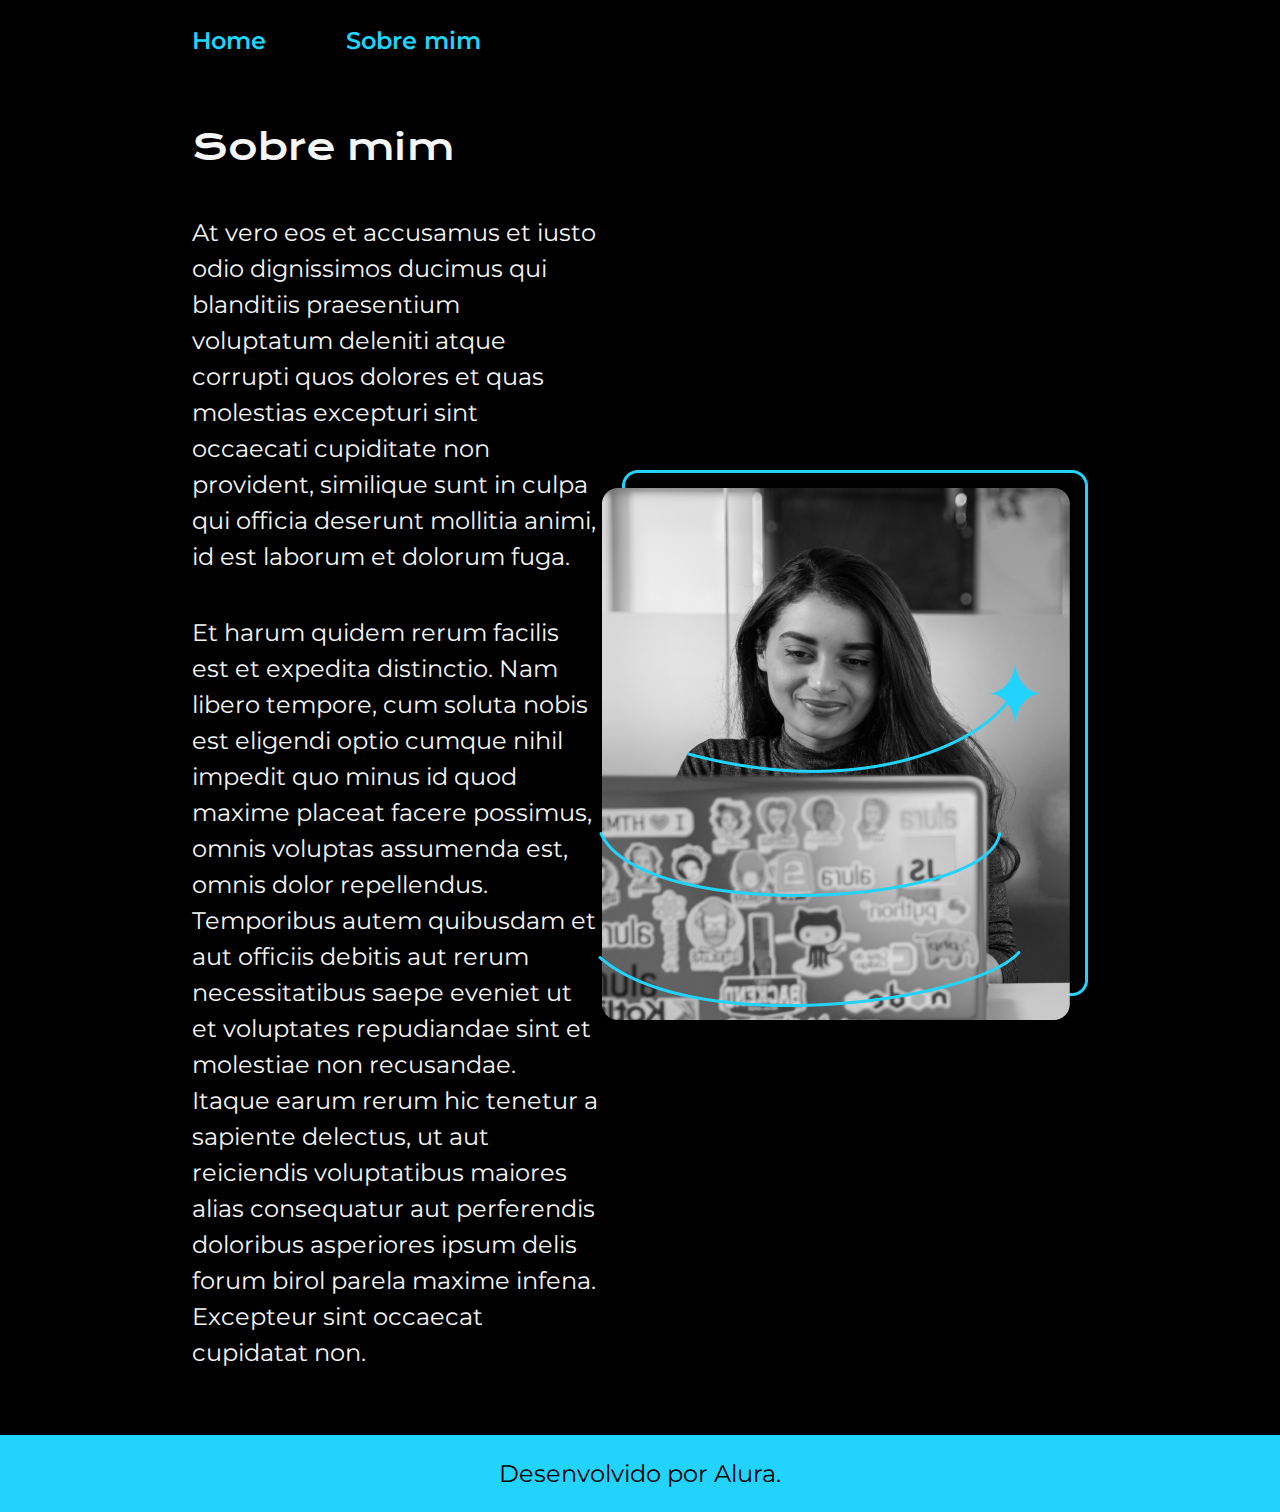
==== about.html @ 39bb0334 ":sparkles: feat: Novo design e pagina "Sobre mim"" ====
<!DOCTYPE html>
<html lang="pt-br">
<head>
    <meta charset="UTF-8">
    <meta http-equiv="X-UA-Compatible" content="ie=edge">
    <meta name="viewport" content="width=device-width, initial-scale=1.0">
    <link rel="stylesheet" href="styles/style.css" />
    <title>Sobre mim </title>
<body>
    <header class="cabecalho">
        <nav class="cabecalho__menu">
          <a class="cabecalho__menu__link" href="index.html" >Home</a>
          <a class="cabecalho__menu__link" href="about.html" >Sobre mim</a>
        </nav>
      </header>
      <main class="apresentacao">
        <section class="apresentacao__conteudo">
            <h1 class="apresentacao__conteudo__titulo">Sobre mim</h1>
            <p class="apresentacao__conteudo__texto">At vero eos et accusamus et iusto odio dignissimos ducimus qui blanditiis praesentium voluptatum deleniti atque corrupti quos dolores et quas molestias excepturi sint occaecati cupiditate non provident, similique sunt in culpa qui officia deserunt mollitia animi, id est laborum et dolorum fuga. </p>
            <p class="apresentacao__conteudo__texto"> Et harum quidem rerum facilis est et expedita distinctio. Nam libero tempore, cum soluta nobis est eligendi optio cumque nihil impedit quo minus id quod maxime placeat facere possimus, omnis voluptas assumenda est, omnis dolor repellendus. Temporibus autem quibusdam et aut officiis debitis aut rerum necessitatibus saepe eveniet ut et voluptates repudiandae sint et molestiae non recusandae. Itaque earum rerum hic tenetur a sapiente delectus, ut aut reiciendis voluptatibus maiores alias consequatur aut perferendis doloribus asperiores ipsum delis forum birol parela maxime infena. Excepteur sint occaecat cupidatat non.</p>
        </section>
        <img
        src="assets/img-profile.png"
        alt="Foto da Joana Santos programando"
      />
      </main>
    <footer class="rodape">
        <p>Desenvolvido por Alura.</p>
      </footer>
</body>
</html>
---- styles/style.css ----
@import url("https://fonts.googleapis.com/css2?family=Krona+One&family=Montserrat:wght@400;600&display=swap");

:root {
  --blue: #22d4fd;
  --white: #f6f6f6;
  --black: #000;
  --bright-black: #272727;

  --main-font: "Krona One", sans-serif;
  --secondary-font: "Montserrat", sans-serif;
}

* {
  margin: 0;
  padding: 0;
}

body {
  box-sizing: border-box;
  background: var(--black);
  color: var(--white);
}

.cabecalho {
  padding: 2% 0 0 15%;
}

.cabecalho__menu {
  display: flex;
  gap: 80px;
}
.cabecalho__menu__link {
  font-family: var(--secondary-font);
  font-size: 24px;
  font-weight: 600;
  color: var(--blue);
  text-decoration: none;
}

.apresentacao {
  padding: 5% 15%;
  display: flex;
  align-items: center;
  justify-content: space-between;
}

.apresentacao__conteudo {
  width: 615px;
  display: flex;
  flex-direction: column;
  gap: 40px;
}

.apresentacao__conteudo__titulo {
  font-family: var(--main-font);
  font-size: 36px;
  font-weight: 400;
  line-height: 56px;
}

.titulo-destaque {
  color: var(--blue);
}

.apresentacao__conteudo__texto {
  font-family: var(--secondary-font);
  font-size: 24px;
  font-weight: 400;
  line-height: 36px;
}

.apresentacao__conteudo__tecnologias:hover {
  background-color: var(--blue);
  transition: 1.5s;
  font-size: 110%;
  font-weight: 800;
}

.apresentacao__links {
  display: flex;
  flex-direction: column;
  justify-content: space-between;
  align-items: center;
  gap: 32px;
}

.apresentacao__links__subtitulo {
  font-family: var(--main-font);
  font-weight: 400;
  font-size: 24px;
}

.apresentacao__links__link {
  display: flex;
  justify-content: center;
  gap: 16px;
  text-decoration: none;
  color: var(--white);
  border: 2px solid var(--blue);
  width: 280px;
  text-align: center;
  border-radius: 8px;
  font-size: 24px;
  font-weight: 600;
  padding: 21.5px 0;
  text-decoration: none;
  font-family: var(--secondary-font);
}

.apresentacao__links__link:hover {
  background-color: var(--bright-black);
}

.rodape {
  background-color: var(--blue);
  color: var(--black);
  padding: 24px;
  text-align: center;
  font-family: var(--secondary-font);
  font-size: 24px;
  font-weight: 400;
}
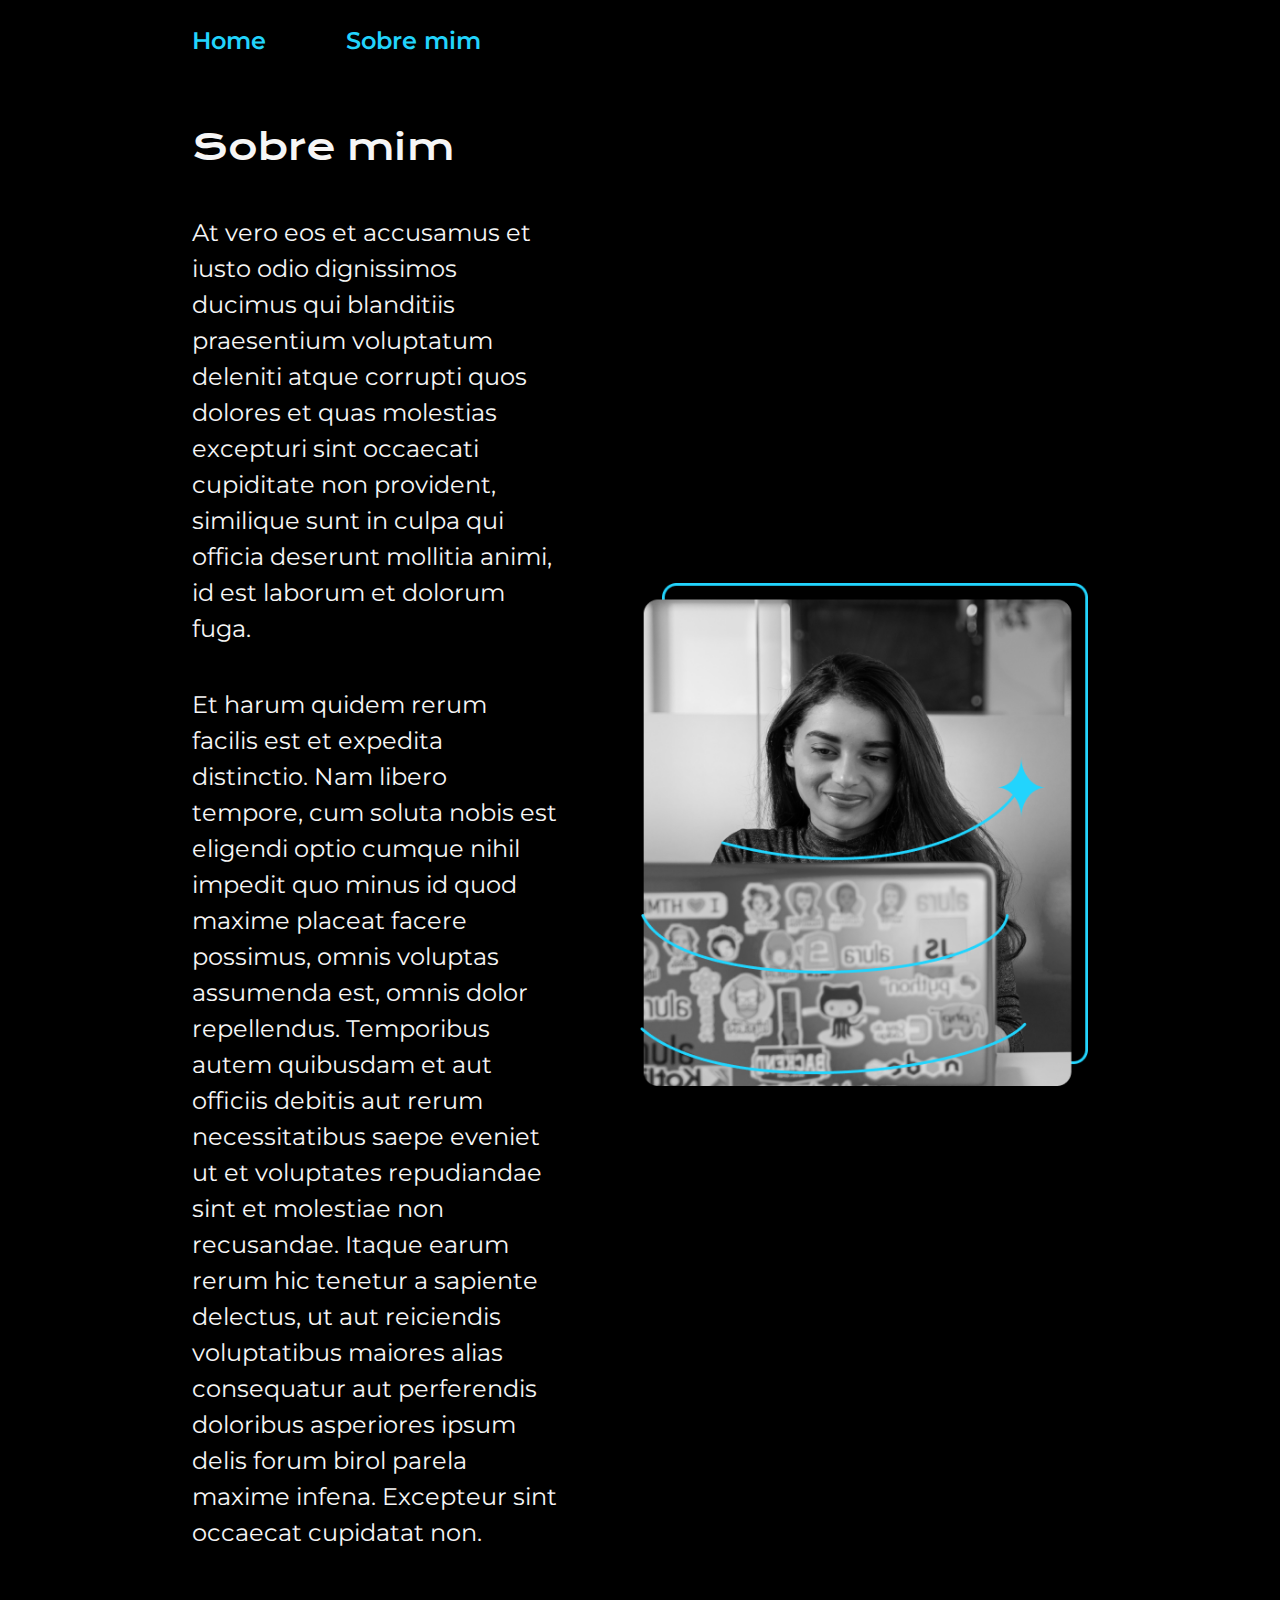
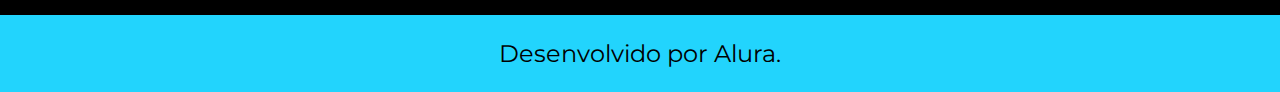
==== commit 50743010: ":sparkles: feat: Add introdução a responsividade" ====
--- a/about.html
+++ b/about.html
@@ -20,6 +20,7 @@
             <p class="apresentacao__conteudo__texto"> Et harum quidem rerum facilis est et expedita distinctio. Nam libero tempore, cum soluta nobis est eligendi optio cumque nihil impedit quo minus id quod maxime placeat facere possimus, omnis voluptas assumenda est, omnis dolor repellendus. Temporibus autem quibusdam et aut officiis debitis aut rerum necessitatibus saepe eveniet ut et voluptates repudiandae sint et molestiae non recusandae. Itaque earum rerum hic tenetur a sapiente delectus, ut aut reiciendis voluptatibus maiores alias consequatur aut perferendis doloribus asperiores ipsum delis forum birol parela maxime infena. Excepteur sint occaecat cupidatat non.</p>
         </section>
         <img
+        class="apresentacao__imagem"
         src="assets/img-profile.png"
         alt="Foto da Joana Santos programando"
       />
--- a/styles/style.css
+++ b/styles/style.css
@@ -31,7 +31,7 @@
 }
 .cabecalho__menu__link {
   font-family: var(--secondary-font);
-  font-size: 24px;
+  font-size: 1.5rem;
   font-weight: 600;
   color: var(--blue);
   text-decoration: none;
@@ -42,10 +42,11 @@
   display: flex;
   align-items: center;
   justify-content: space-between;
+  gap: 82px;
 }
 
 .apresentacao__conteudo {
-  width: 615px;
+  width: 50%;
   display: flex;
   flex-direction: column;
   gap: 40px;
@@ -53,7 +54,7 @@
 
 .apresentacao__conteudo__titulo {
   font-family: var(--main-font);
-  font-size: 36px;
+  font-size: 2.25rem;
   font-weight: 400;
   line-height: 56px;
 }
@@ -64,9 +65,9 @@
 
 .apresentacao__conteudo__texto {
   font-family: var(--secondary-font);
-  font-size: 24px;
+  font-size: 1.5rem;
   font-weight: 400;
-  line-height: 36px;
+  line-height: 2.25rem;
 }
 
 .apresentacao__conteudo__tecnologias:hover {
@@ -87,10 +88,10 @@
 .apresentacao__links__subtitulo {
   font-family: var(--main-font);
   font-weight: 400;
-  font-size: 24px;
+  font-size: 1.5rem;
 }
 
-.apresentacao__links__link {
+.apresentacao__links__navegacao {
   display: flex;
   justify-content: center;
   gap: 16px;
@@ -100,23 +101,48 @@
   width: 280px;
   text-align: center;
   border-radius: 8px;
-  font-size: 24px;
+  font-size: 1.5rem;
   font-weight: 600;
   padding: 21.5px 0;
   text-decoration: none;
   font-family: var(--secondary-font);
 }
 
-.apresentacao__links__link:hover {
+.apresentacao__links__navegacao:hover {
   background-color: var(--bright-black);
+}
+
+.apresentacao__imagem {
+  width: 50%;
 }
 
 .rodape {
   background-color: var(--blue);
   color: var(--black);
-  padding: 24px;
+  padding: 1.5rem;
   text-align: center;
   font-family: var(--secondary-font);
-  font-size: 24px;
+  font-size: 1.5rem;
   font-weight: 400;
 }
+
+
+@media (max-width: 1200px) {
+  .cabecalho{
+    padding: 10%;
+  }
+
+  .cabecalho__menu{
+    justify-content: center;
+  }
+
+  .apresentacao {
+    flex-direction: column-reverse;
+    padding: 5%;
+  }
+
+  .apresentacao__conteudo {
+    width: auto;
+  }
+
+}